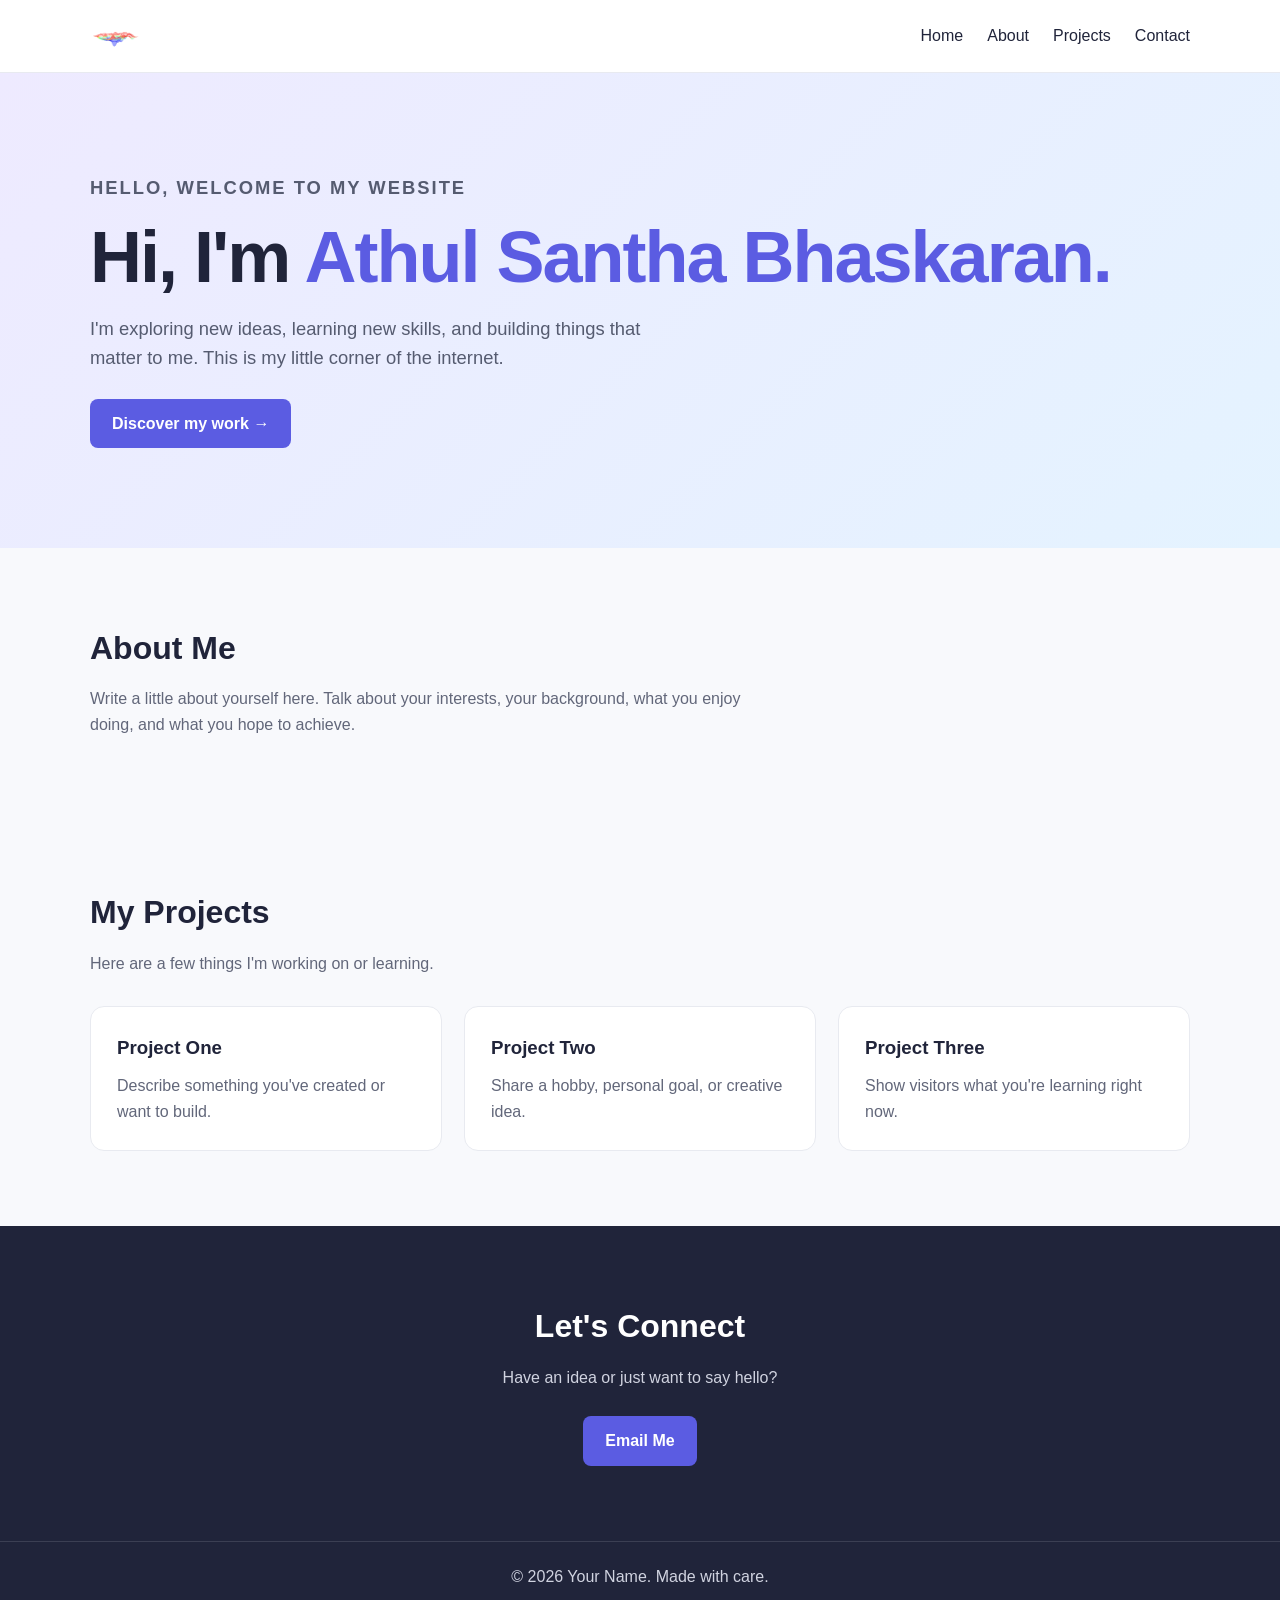
==== index.html @ 6980a976 "new beginning index" ====
<!DOCTYPE html>
<html lang="en">
<head>
  <meta charset="UTF-8">
  <meta name="viewport" content="width=device-width, initial-scale=1.0">
  <meta name="description" content="My personal website and portfolio">
  <title>Athul Santha Bhaskaran | Personal Website</title>

  <style>
    * {
      box-sizing: border-box;
      margin: 0;
      padding: 0;
    }

    html {
      scroll-behavior: smooth;
    }

    body {
      font-family: Arial, sans-serif;
      background: #f8f9fc;
      color: #20243a;
      line-height: 1.6;
    }

    .container {
      width: min(1100px, 90%);
      margin: auto;
    }

    header {
      background: white;
      border-bottom: 1px solid #e8eaf0;
      position: sticky;
      top: 0;
      z-index: 10;
    }

    nav {
      min-height: 72px;
      display: flex;
      align-items: center;
      justify-content: space-between;
    }

    .logo {
      display: inline-flex;
      align-items: center;
    }

    .logo img {
      height: 50px;
      width: auto;
      max-width: 180px;
      object-fit: contain;
      display: block;
    }

    .nav-links {
      display: flex;
      list-style: none;
      gap: 24px;
    }

    a {
      color: inherit;
      text-decoration: none;
    }

    .nav-links a:hover {
      color: #5b5ce2;
    }

    .menu-button {
      display: none;
      border: 0;
      background: none;
      font-size: 1.6rem;
      cursor: pointer;
      color: inherit;
    }

    .hero {
      padding: 100px 0;
      background: linear-gradient(135deg, #eeeaff, #e4f3ff);
    }

    .hero h1 {
      font-size: clamp(2.5rem, 7vw, 4.5rem);
      line-height: 1.1;
      margin: 16px 0;
      letter-spacing: -2px;
    }

    .hero h1 span {
      color: #5b5ce2;
    }

    .hero p {
      max-width: 560px;
      font-size: 1.15rem;
      color: #555b70;
    }

    .eyebrow {
      color: #5b5ce2;
      font-weight: bold;
      text-transform: uppercase;
      letter-spacing: 2px;
      font-size: 0.8rem;
    }

    .button {
      display: inline-block;
      margin-top: 26px;
      padding: 12px 22px;
      background: #5b5ce2;
      color: white;
      border-radius: 8px;
      font-weight: bold;
    }

    .button:hover {
      background: #4546bf;
    }

    section {
      padding: 75px 0;
      scroll-margin-top: 72px;
    }

    .section-title {
      font-size: 2rem;
      margin-bottom: 12px;
    }

    .intro {
      max-width: 680px;
      color: #62677a;
    }

    .cards {
      display: grid;
      grid-template-columns: repeat(3, minmax(0, 1fr));
      gap: 22px;
      margin-top: 30px;
    }

    .card {
      padding: 26px;
      background: white;
      border: 1px solid #e8eaf0;
      border-radius: 14px;
      transition: transform 0.2s;
    }

    .card:hover {
      transform: translateY(-4px);
    }

    .card h3 {
      margin-bottom: 10px;
    }

    .card p {
      color: #62677a;
    }

    .contact {
      background: #20243a;
      color: white;
      text-align: center;
    }

    .contact p {
      color: #d0d3e0;
      margin-top: 12px;
    }

    footer {
      background: #20243a;
      color: #d0d3e0;
      text-align: center;
      padding: 22px;
      border-top: 1px solid #3b3f53;
    }

    @media (max-width: 650px) {
      .hero {
        padding: 70px 0;
      }

      .cards {
        grid-template-columns: 1fr;
      }

      section {
        padding: 55px 0;
      }

      .menu-button {
        display: block;
      }

      .nav-links {
        display: none;
        position: absolute;
        top: 72px;
        left: 0;
        right: 0;
        padding: 22px 5%;
        background: white;
        border-bottom: 1px solid #e8eaf0;
        flex-direction: column;
        gap: 16px;
      }

      .nav-links.open {
        display: flex;
      }
    }
  </style>
</head>

<body>
  <header>
    <nav class="container">
      <a href="#home" class="logo">
         <img src="logo.png" alt="My Logo"></a>

      <button
        class="menu-button"
        id="menu-button"
        aria-label="Open navigation"
        aria-expanded="false"
        aria-controls="nav-links"
      >☰</button>

      <ul class="nav-links" id="nav-links">
        <li><a href="#home">Home</a></li>
        <li><a href="#about">About</a></li>
        <li><a href="#projects">Projects</a></li>
        <li><a href="#contact">Contact</a></li>
      </ul>
    </nav>
  </header>

  <main>
    <section class="hero" id="home">
      <div class="container">
        <p class="eyebrow">Hello, welcome to my website</p>
        <h1>Hi, I'm <span>Athul Santha Bhaskaran.</span></h1>
        <p>
          I'm exploring new ideas, learning new skills,
          and building things that matter to me.
          This is my little corner of the internet.
        </p>
        <a class="button" href="#projects">Discover my work →</a>
      </div>
    </section>

    <section id="about">
      <div class="container">
        <h2 class="section-title">About Me</h2>
        <p class="intro">
          Write a little about yourself here. Talk about your
          interests, your background, what you enjoy doing,
          and what you hope to achieve.
        </p>
      </div>
    </section>

    <section id="projects">
      <div class="container">
        <h2 class="section-title">My Projects</h2>
        <p class="intro">
          Here are a few things I'm working on or learning.
        </p>

        <div class="cards">
          <article class="card">
            <h3>Project One</h3>
            <p>Describe something you've created or want to build.</p>
          </article>

          <article class="card">
            <h3>Project Two</h3>
            <p>Share a hobby, personal goal, or creative idea.</p>
          </article>

          <article class="card">
            <h3>Project Three</h3>
            <p>Show visitors what you're learning right now.</p>
          </article>
        </div>
      </div>
    </section>

    <section class="contact" id="contact">
      <div class="container">
        <h2 class="section-title">Let's Connect</h2>
        <p>Have an idea or just want to say hello?</p>
        <a class="button" href="mailto:athul4158n249e@gmail.com">
          Email Me
        </a>
      </div>
    </section>
  </main>

  <footer>
    <p>© <span id="year"></span> Your Name. Made with care.</p>
  </footer>

  <script>
    const menuButton = document.querySelector("#menu-button");
    const navLinks = document.querySelector("#nav-links");

    menuButton.addEventListener("click", () => {
      const isOpen = navLinks.classList.toggle("open");
      menuButton.setAttribute("aria-expanded", String(isOpen));
      menuButton.setAttribute(
        "aria-label",
        isOpen ? "Close navigation" : "Open navigation"
      );
    });

    navLinks.querySelectorAll("a").forEach(link => {
      link.addEventListener("click", () => {
        navLinks.classList.remove("open");
        menuButton.setAttribute("aria-expanded", "false");
        menuButton.setAttribute("aria-label", "Open navigation");
      });
    });

    document.querySelector("#year").textContent =
      new Date().getFullYear();
  </script>
</body>
</html>
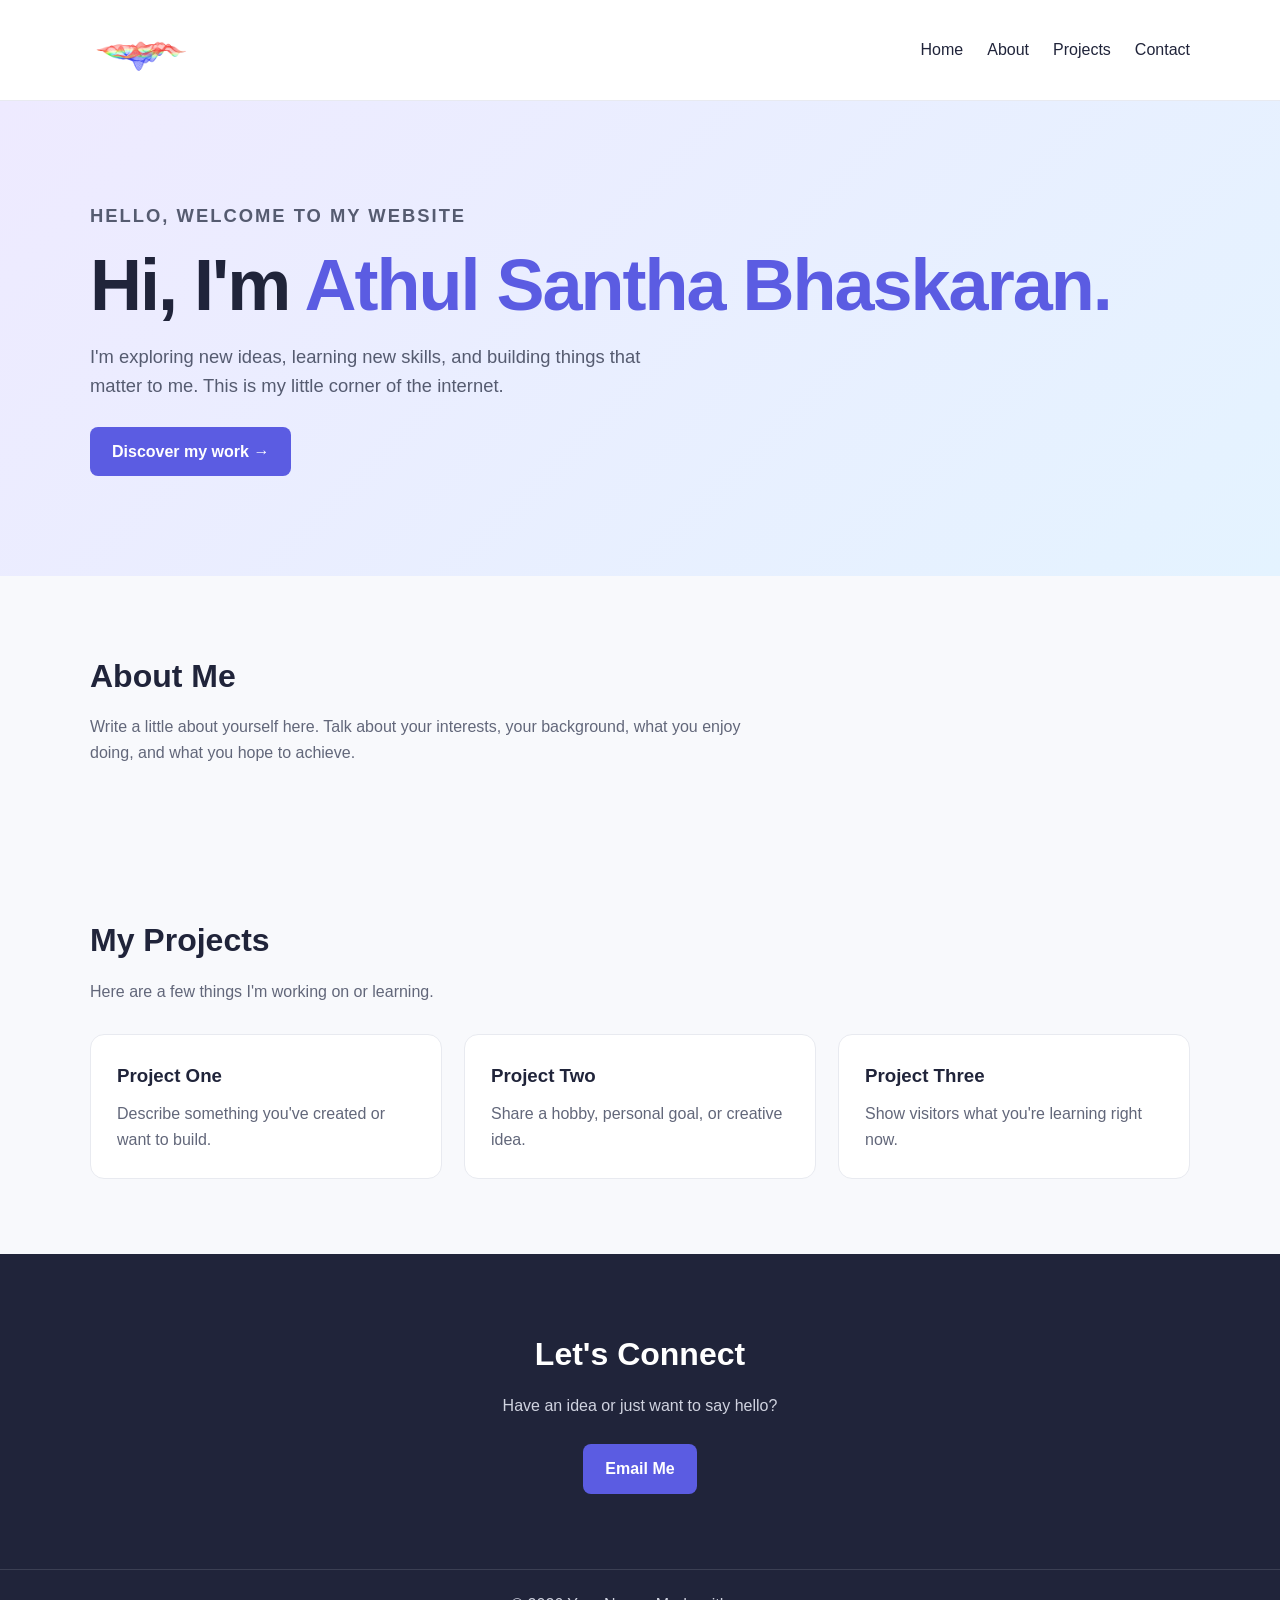
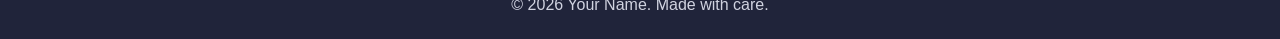
==== commit b61338fa: "new beginning index" ====
--- a/index.html
+++ b/index.html
@@ -51,7 +51,7 @@
     }
 
     .logo img {
-      height: 50px;
+      height: 100px;
       width: auto;
       max-width: 180px;
       object-fit: contain;
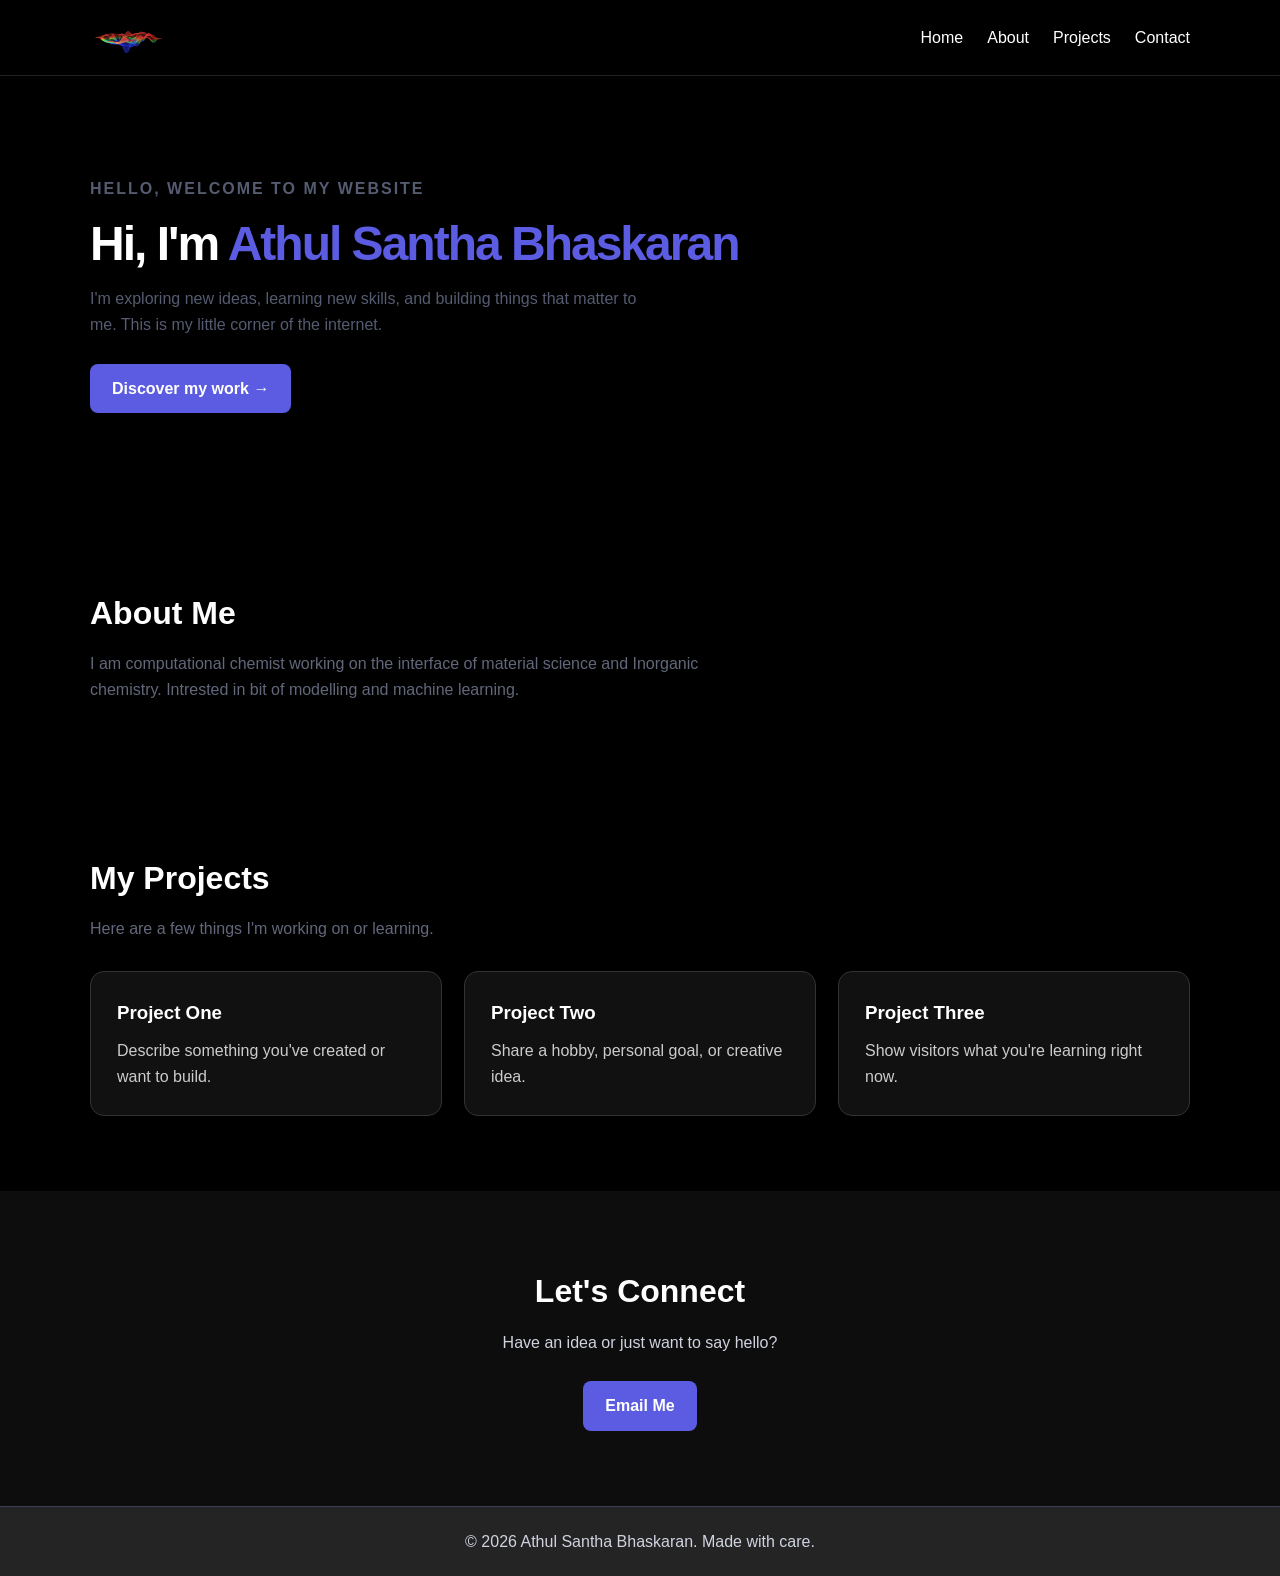
==== commit 64cbfd37: "new beginning index" ====
--- a/index.html
+++ b/index.html
@@ -19,9 +19,9 @@
     }
 
     body {
-      font-family: Arial, sans-serif;
-      background: #f8f9fc;
-      color: #20243a;
+      font-family: Aurel, sans-serif;
+      background: #000000;
+      color: #ffffff;
       line-height: 1.6;
     }
 
@@ -31,12 +31,18 @@
     }
 
     header {
-      background: white;
-      border-bottom: 1px solid #e8eaf0;
+      background: #000000;
+      border-bottom: 1px solid #222222;
       position: sticky;
       top: 0;
       z-index: 10;
     }
+
+    projects {
+      background: #000000;
+      color: #ffffff;
+    }
+
 
     nav {
       min-height: 72px;
@@ -51,7 +57,7 @@
     }
 
     .logo img {
-      height: 100px;
+      height: 75px;
       width: auto;
       max-width: 180px;
       object-fit: contain;
@@ -84,11 +90,11 @@
 
     .hero {
       padding: 100px 0;
-      background: linear-gradient(135deg, #eeeaff, #e4f3ff);
+      background: linear-gradient(135deg, ##000000, #a9a9a9);
     }
 
     .hero h1 {
-      font-size: clamp(2.5rem, 7vw, 4.5rem);
+      font-size: clamp(2.0rem, 7vw, 3.0rem);
       line-height: 1.1;
       margin: 16px 0;
       letter-spacing: -2px;
@@ -100,7 +106,7 @@
 
     .hero p {
       max-width: 560px;
-      font-size: 1.15rem;
+      font-size: 1rem;
       color: #555b70;
     }
 
@@ -156,6 +162,16 @@
       transition: transform 0.2s;
     }
 
+    .card {
+      background: #111111;
+      color: #ffffff;
+      border: 1px solid #333333;
+    }
+
+    .nav-links a:hover {
+      color: #8888ff;
+    }
+
     .card:hover {
       transform: translateY(-4px);
     }
@@ -165,11 +181,11 @@
     }
 
     .card p {
-      color: #62677a;
+      color: #cccccc;
     }
 
     .contact {
-      background: #20243a;
+      background: #0D0D0D;
       color: white;
       text-align: center;
     }
@@ -180,7 +196,7 @@
     }
 
     footer {
-      background: #20243a;
+      background: #242424;
       color: #d0d3e0;
       text-align: center;
       padding: 22px;
@@ -251,7 +267,7 @@
     <section class="hero" id="home">
       <div class="container">
         <p class="eyebrow">Hello, welcome to my website</p>
-        <h1>Hi, I'm <span>Athul Santha Bhaskaran.</span></h1>
+        <h1>Hi, I'm <span>Athul Santha Bhaskaran</span></h1>
         <p>
           I'm exploring new ideas, learning new skills,
           and building things that matter to me.
@@ -265,9 +281,7 @@
       <div class="container">
         <h2 class="section-title">About Me</h2>
         <p class="intro">
-          Write a little about yourself here. Talk about your
-          interests, your background, what you enjoy doing,
-          and what you hope to achieve.
+          I am computational chemist working on the interface of material science and Inorganic chemistry. Intrested in bit of modelling and machine learning.
         </p>
       </div>
     </section>
@@ -310,7 +324,7 @@
   </main>
 
   <footer>
-    <p>© <span id="year"></span> Your Name. Made with care.</p>
+    <p>© <span id="year"></span> Athul Santha Bhaskaran. Made with care.</p>
   </footer>
 
   <script>
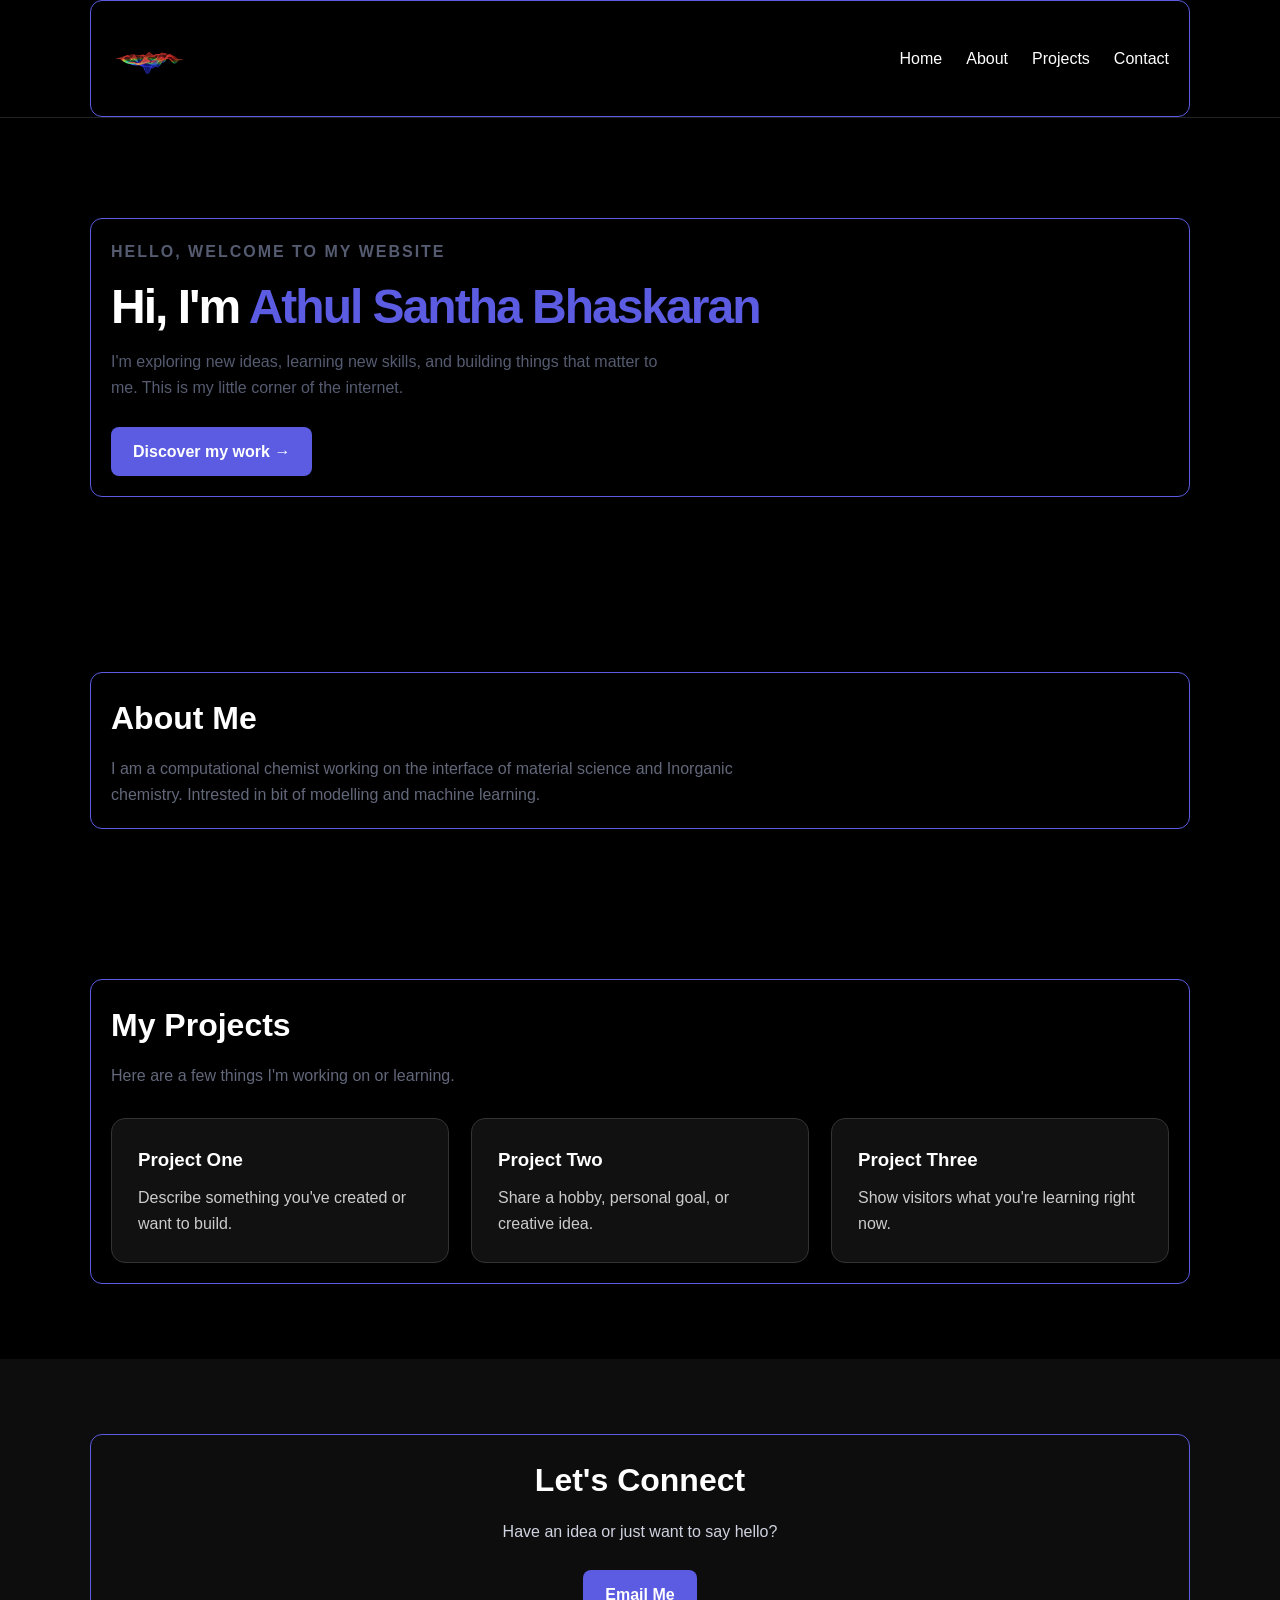
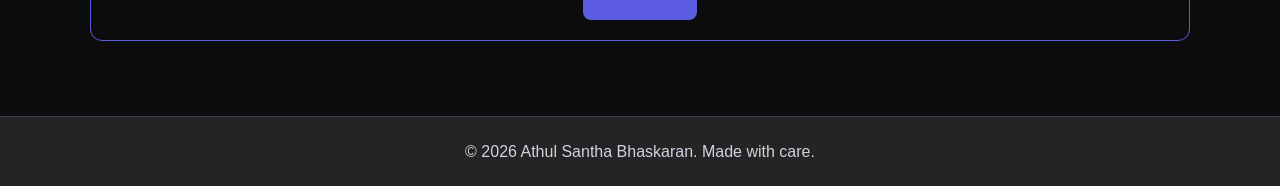
==== commit df6a9ad0: "new beginning index" ====
--- a/index.html
+++ b/index.html
@@ -25,9 +25,13 @@
       line-height: 1.6;
     }
 
+
     .container {
       width: min(1100px, 90%);
       margin: auto;
+      border: 1px solid #5b5ce2;
+      border-radius: 12px;
+      padding: 20px;
     }
 
     header {
@@ -281,7 +285,7 @@
       <div class="container">
         <h2 class="section-title">About Me</h2>
         <p class="intro">
-          I am computational chemist working on the interface of material science and Inorganic chemistry. Intrested in bit of modelling and machine learning.
+          I am a computational chemist working on the interface of material science and Inorganic chemistry. Intrested in bit of modelling and machine learning.
         </p>
       </div>
     </section>
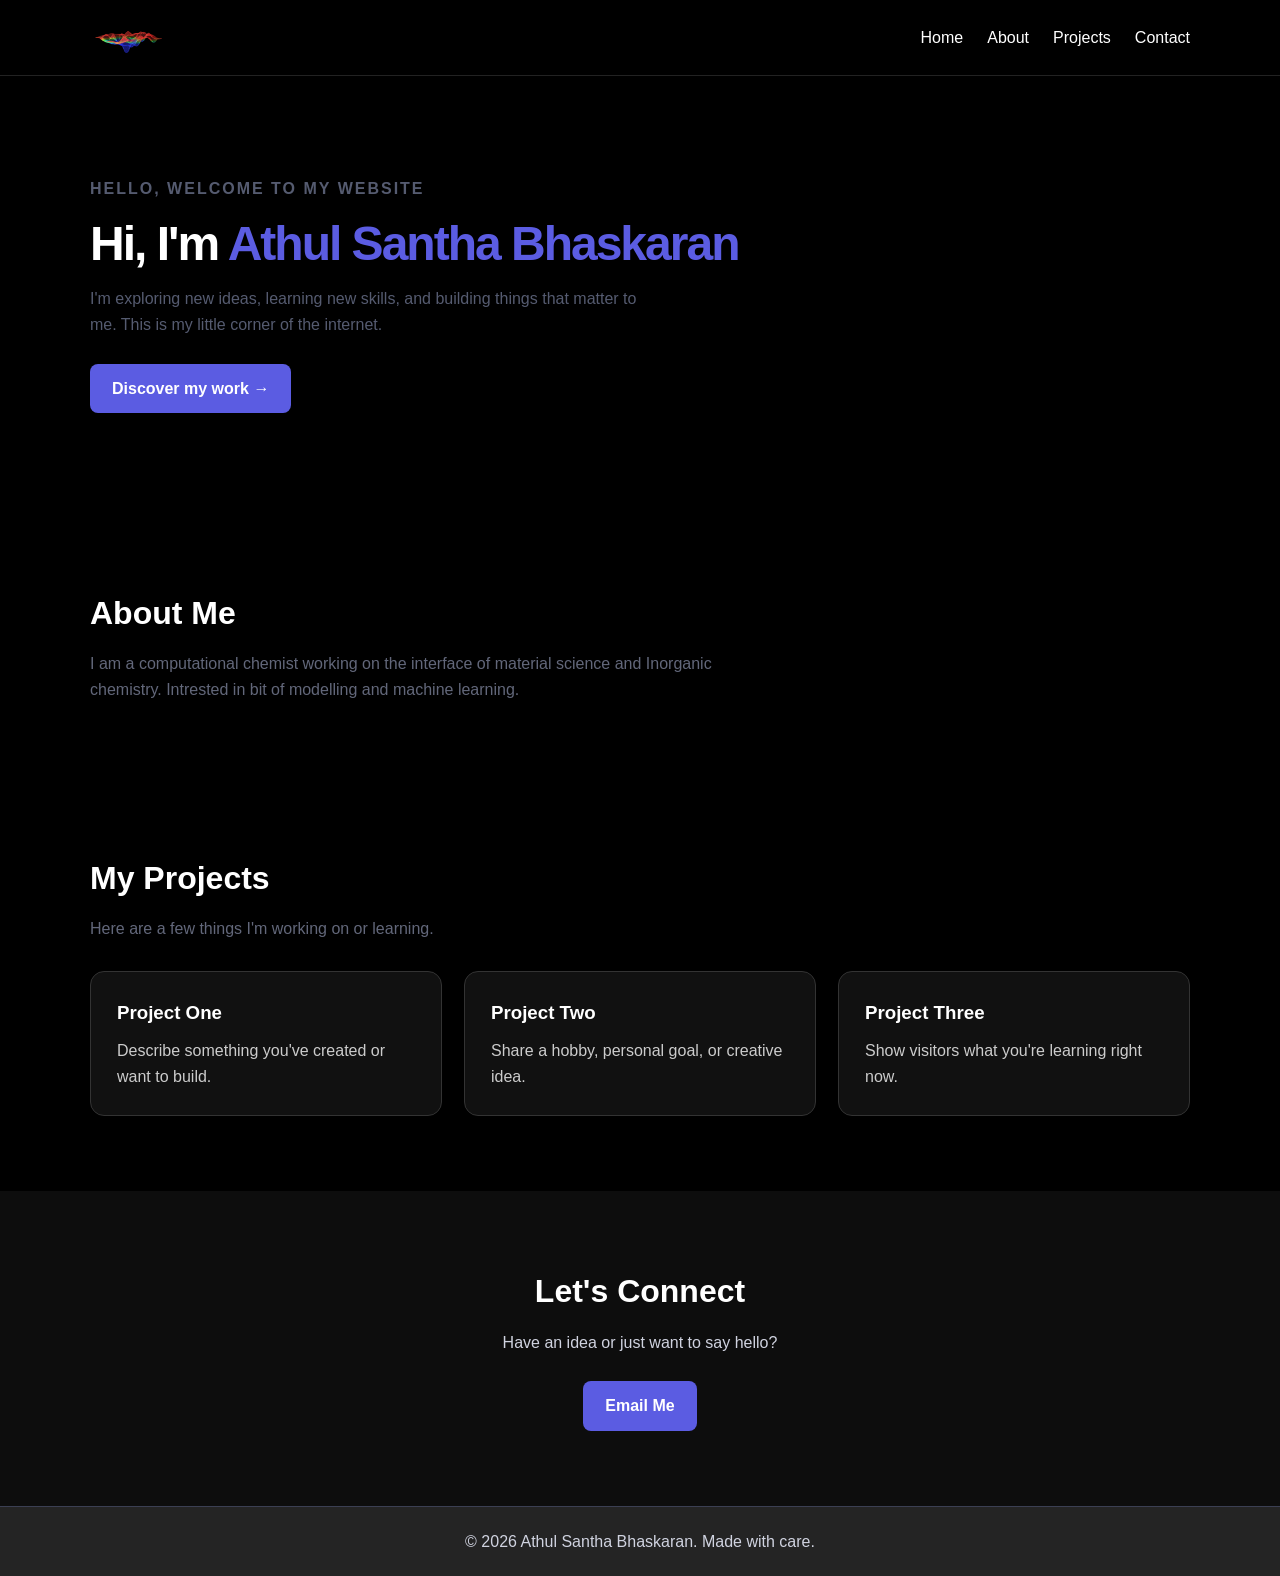
==== commit d04339e5: "new beginning index" ====
--- a/index.html
+++ b/index.html
@@ -29,9 +29,6 @@
     .container {
       width: min(1100px, 90%);
       margin: auto;
-      border: 1px solid #5b5ce2;
-      border-radius: 12px;
-      padding: 20px;
     }
 
     header {
